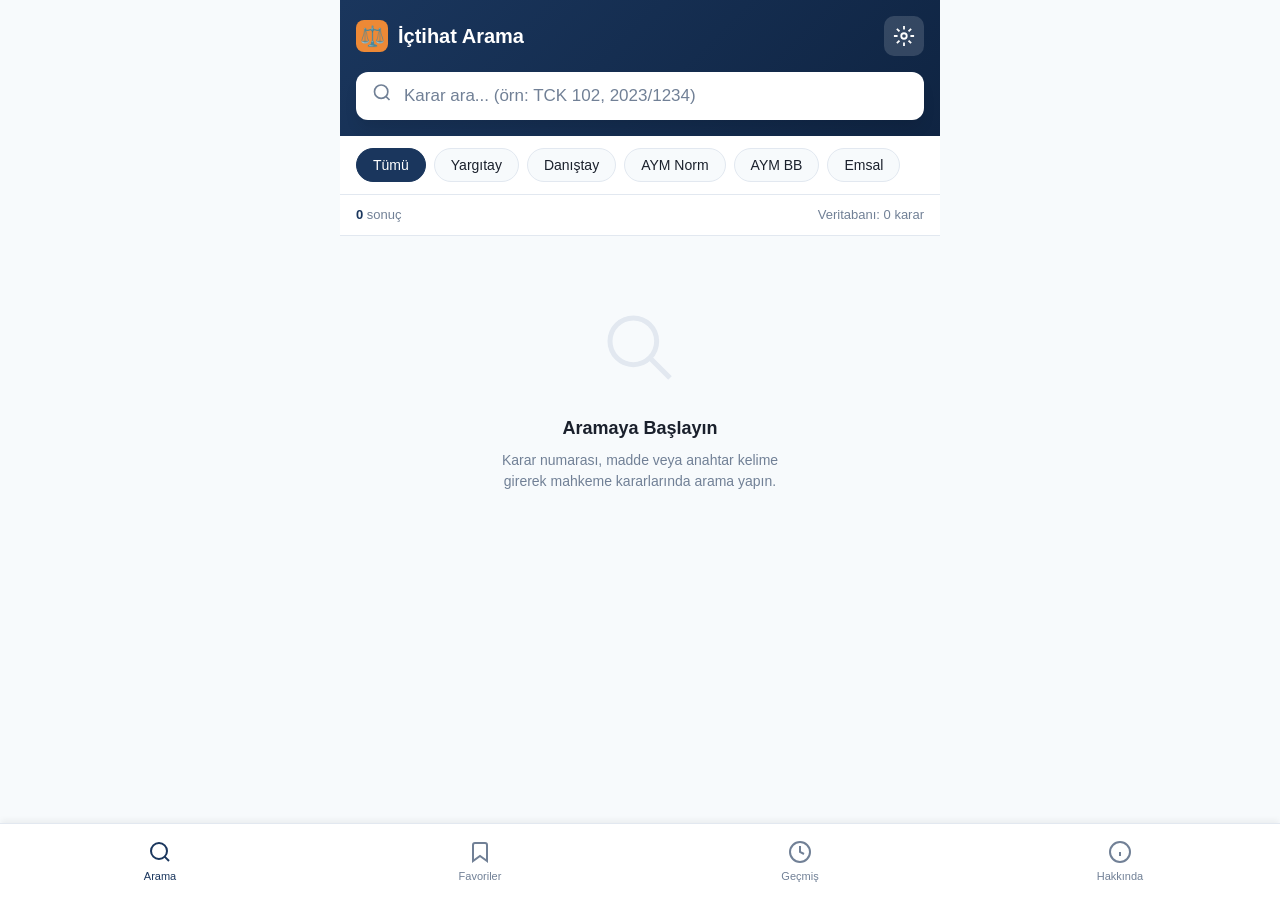
==== ictihat-arama/index.html @ d88eb292 "feat: İçtihat Arama - iPhone PWA arama motoru - 11 Milyon Türk Mahkeme Kararı için arama motoru PWA " ====
<!DOCTYPE html>
<html lang="tr">
<head>
    <meta charset="UTF-8">
    <meta name="viewport" content="width=device-width, initial-scale=1.0, maximum-scale=1.0, user-scalable=no, viewport-fit=cover">
    <meta name="apple-mobile-web-app-capable" content="yes">
    <meta name="apple-mobile-web-app-status-bar-style" content="black-translucent">
    <meta name="apple-mobile-web-app-title" content="İçtihat Ara">
    <meta name="theme-color" content="#1a365d">
    <meta name="description" content="11 Milyon Türk Mahkeme Kararı Arama Motoru - Yargıtay, Danıştay, Anayasa Mahkemesi">
    
    <link rel="manifest" href="manifest.json">
    <link rel="apple-touch-icon" href="icons/icon-192.png">
    
    <title>İçtihat Arama - Türk Mahkeme Kararları</title>
    
    <style>
        :root {
            --primary: #1a365d;
            --primary-light: #2c5282;
            --primary-dark: #0f2442;
            --accent: #ed8936;
            --accent-light: #fbd38d;
            --bg: #f7fafc;
            --card: #ffffff;
            --text: #1a202c;
            --text-muted: #718096;
            --border: #e2e8f0;
            --success: #38a169;
            --danger: #e53e3e;
            --shadow: 0 4px 6px -1px rgba(0,0,0,0.1);
            --shadow-lg: 0 10px 15px -3px rgba(0,0,0,0.1);
            --radius: 12px;
            --safe-top: env(safe-area-inset-top, 0px);
            --safe-bottom: env(safe-area-inset-bottom, 0px);
        }

        * {
            margin: 0;
            padding: 0;
            box-sizing: border-box;
            -webkit-tap-highlight-color: transparent;
        }

        html {
            height: 100%;
        }

        body {
            font-family: -apple-system, BlinkMacSystemFont, 'SF Pro Text', 'Segoe UI', Roboto, Helvetica, Arial, sans-serif;
            background: var(--bg);
            color: var(--text);
            min-height: 100%;
            line-height: 1.5;
            -webkit-font-smoothing: antialiased;
        }

        .app {
            display: flex;
            flex-direction: column;
            min-height: 100vh;
            padding-top: var(--safe-top);
        }

        /* Header */
        .header {
            background: linear-gradient(135deg, var(--primary) 0%, var(--primary-dark) 100%);
            color: white;
            padding: 16px;
            padding-top: calc(16px + var(--safe-top));
            position: sticky;
            top: 0;
            z-index: 100;
        }

        .header-top {
            display: flex;
            justify-content: space-between;
            align-items: center;
            margin-bottom: 16px;
        }

        .logo {
            display: flex;
            align-items: center;
            gap: 10px;
            font-size: 20px;
            font-weight: 700;
        }

        .logo-icon {
            width: 32px;
            height: 32px;
            background: var(--accent);
            border-radius: 8px;
            display: flex;
            align-items: center;
            justify-content: center;
        }

        .header-actions {
            display: flex;
            gap: 8px;
        }

        .icon-btn {
            width: 40px;
            height: 40px;
            border: none;
            background: rgba(255,255,255,0.15);
            color: white;
            border-radius: 10px;
            display: flex;
            align-items: center;
            justify-content: center;
            cursor: pointer;
            transition: background 0.2s;
        }

        .icon-btn:active {
            background: rgba(255,255,255,0.25);
        }

        .icon-btn svg {
            width: 22px;
            height: 22px;
        }

        /* Search Box */
        .search-wrapper {
            position: relative;
        }

        .search-input {
            width: 100%;
            padding: 14px 16px 14px 48px;
            font-size: 17px;
            border: none;
            border-radius: var(--radius);
            background: white;
            color: var(--text);
            box-shadow: var(--shadow-lg);
            outline: none;
            -webkit-appearance: none;
        }

        .search-input::placeholder {
            color: var(--text-muted);
        }

        .search-icon {
            position: absolute;
            left: 16px;
            top: 50%;
            transform: translateY(-50%);
            color: var(--text-muted);
            pointer-events: none;
        }

        .search-icon svg {
            width: 20px;
            height: 20px;
        }

        .clear-btn {
            position: absolute;
            right: 12px;
            top: 50%;
            transform: translateY(-50%);
            width: 28px;
            height: 28px;
            border: none;
            background: var(--text-muted);
            color: white;
            border-radius: 50%;
            font-size: 16px;
            cursor: pointer;
            display: none;
            align-items: center;
            justify-content: center;
        }

        .clear-btn.show {
            display: flex;
        }

        /* Filters */
        .filters {
            display: flex;
            gap: 8px;
            padding: 12px 16px;
            overflow-x: auto;
            -webkit-overflow-scrolling: touch;
            scrollbar-width: none;
            background: white;
            border-bottom: 1px solid var(--border);
        }

        .filters::-webkit-scrollbar {
            display: none;
        }

        .filter-chip {
            flex-shrink: 0;
            padding: 8px 16px;
            background: var(--bg);
            border: 1px solid var(--border);
            border-radius: 20px;
            font-size: 14px;
            font-weight: 500;
            color: var(--text);
            cursor: pointer;
            transition: all 0.2s;
        }

        .filter-chip.active {
            background: var(--primary);
            border-color: var(--primary);
            color: white;
        }

        .filter-chip:active {
            transform: scale(0.95);
        }

        /* Stats Bar */
        .stats-bar {
            display: flex;
            justify-content: space-between;
            align-items: center;
            padding: 10px 16px;
            background: white;
            border-bottom: 1px solid var(--border);
            font-size: 13px;
            color: var(--text-muted);
        }

        .stats-count {
            font-weight: 600;
            color: var(--primary);
        }

        /* Main Content */
        .main {
            flex: 1;
            padding: 12px 16px;
            padding-bottom: calc(80px + var(--safe-bottom));
        }

        /* Result Cards */
        .result-card {
            background: var(--card);
            border-radius: var(--radius);
            padding: 16px;
            margin-bottom: 12px;
            box-shadow: var(--shadow);
            border-left: 4px solid var(--primary);
            cursor: pointer;
            transition: transform 0.2s, box-shadow 0.2s;
        }

        .result-card:active {
            transform: scale(0.98);
        }

        .result-header {
            display: flex;
            justify-content: space-between;
            align-items: flex-start;
            margin-bottom: 8px;
            gap: 8px;
        }

        .result-source {
            font-size: 11px;
            font-weight: 600;
            text-transform: uppercase;
            letter-spacing: 0.5px;
            padding: 4px 8px;
            border-radius: 4px;
            background: var(--primary-light);
            color: white;
        }

        .result-source.yargitay { background: #2b6cb0; }
        .result-source.danistay { background: #38a169; }
        .result-source.aym_norm { background: #d69e2e; }
        .result-source.aym_bb { background: #dd6b20; }
        .result-source.emsal { background: #805ad5; }

        .result-date {
            font-size: 12px;
            color: var(--text-muted);
        }

        .result-title {
            font-size: 15px;
            font-weight: 600;
            margin-bottom: 6px;
            line-height: 1.4;
        }

        .result-meta {
            font-size: 13px;
            color: var(--text-muted);
            margin-bottom: 8px;
        }

        .result-preview {
            font-size: 14px;
            color: var(--text-muted);
            line-height: 1.5;
            display: -webkit-box;
            -webkit-line-clamp: 3;
            -webkit-box-orient: vertical;
            overflow: hidden;
        }

        .result-preview mark {
            background: var(--accent-light);
            color: var(--text);
            padding: 0 2px;
            border-radius: 2px;
        }

        /* Empty State */
        .empty-state {
            text-align: center;
            padding: 60px 20px;
        }

        .empty-icon {
            width: 80px;
            height: 80px;
            margin: 0 auto 20px;
            color: var(--border);
        }

        .empty-title {
            font-size: 18px;
            font-weight: 600;
            margin-bottom: 8px;
        }

        .empty-text {
            font-size: 14px;
            color: var(--text-muted);
            max-width: 280px;
            margin: 0 auto;
        }

        /* Loading */
        .loading {
            display: flex;
            flex-direction: column;
            align-items: center;
            justify-content: center;
            padding: 60px 20px;
            gap: 16px;
        }

        .spinner {
            width: 40px;
            height: 40px;
            border: 4px solid var(--border);
            border-top-color: var(--primary);
            border-radius: 50%;
            animation: spin 0.8s linear infinite;
        }

        @keyframes spin {
            to { transform: rotate(360deg); }
        }

        .loading-text {
            font-size: 14px;
            color: var(--text-muted);
        }

        /* Bottom Nav */
        .bottom-nav {
            position: fixed;
            bottom: 0;
            left: 0;
            right: 0;
            background: var(--card);
            border-top: 1px solid var(--border);
            display: flex;
            padding: 8px 0;
            padding-bottom: calc(8px + var(--safe-bottom));
            box-shadow: 0 -4px 6px -1px rgba(0,0,0,0.05);
            z-index: 100;
        }

        .nav-item {
            flex: 1;
            display: flex;
            flex-direction: column;
            align-items: center;
            gap: 4px;
            padding: 8px;
            text-decoration: none;
            color: var(--text-muted);
            font-size: 11px;
            font-weight: 500;
        }

        .nav-item.active {
            color: var(--primary);
        }

        .nav-item svg {
            width: 24px;
            height: 24px;
        }

        /* Modal Overlay */
        .modal-overlay {
            position: fixed;
            inset: 0;
            background: rgba(0,0,0,0.5);
            z-index: 200;
            opacity: 0;
            visibility: hidden;
            transition: all 0.3s;
        }

        .modal-overlay.show {
            opacity: 1;
            visibility: visible;
        }

        /* Detail Modal */
        .detail-modal {
            position: fixed;
            bottom: 0;
            left: 0;
            right: 0;
            max-height: 92vh;
            background: var(--card);
            border-radius: 20px 20px 0 0;
            z-index: 201;
            transform: translateY(100%);
            transition: transform 0.3s ease-out;
            display: flex;
            flex-direction: column;
        }

        .detail-modal.show {
            transform: translateY(0);
        }

        .modal-handle {
            width: 40px;
            height: 5px;
            background: var(--border);
            border-radius: 3px;
            margin: 12px auto;
        }

        .modal-header {
            padding: 0 20px 16px;
            border-bottom: 1px solid var(--border);
        }

        .modal-source {
            display: inline-block;
            font-size: 12px;
            font-weight: 600;
            text-transform: uppercase;
            padding: 4px 10px;
            border-radius: 4px;
            background: var(--primary);
            color: white;
            margin-bottom: 8px;
        }

        .modal-title {
            font-size: 18px;
            font-weight: 700;
            margin-bottom: 8px;
            line-height: 1.4;
        }

        .modal-meta {
            display: flex;
            flex-wrap: wrap;
            gap: 12px;
            font-size: 13px;
            color: var(--text-muted);
        }

        .modal-body {
            flex: 1;
            overflow-y: auto;
            padding: 20px;
            -webkit-overflow-scrolling: touch;
        }

        .modal-content {
            font-size: 15px;
            line-height: 1.8;
            white-space: pre-wrap;
            word-break: break-word;
        }

        .modal-footer {
            padding: 16px 20px;
            padding-bottom: calc(16px + var(--safe-bottom));
            display: flex;
            gap: 12px;
            border-top: 1px solid var(--border);
        }

        .modal-btn {
            flex: 1;
            padding: 14px;
            border: none;
            border-radius: 10px;
            font-size: 16px;
            font-weight: 600;
            cursor: pointer;
        }

        .modal-btn-primary {
            background: var(--primary);
            color: white;
        }

        .modal-btn-secondary {
            background: var(--bg);
            color: var(--text);
        }

        .modal-btn:active {
            opacity: 0.8;
        }

        /* Settings Modal */
        .settings-modal {
            position: fixed;
            top: 50%;
            left: 50%;
            transform: translate(-50%, -50%) scale(0.9);
            width: calc(100% - 40px);
            max-width: 400px;
            max-height: 80vh;
            background: var(--card);
            border-radius: var(--radius);
            z-index: 201;
            opacity: 0;
            visibility: hidden;
            transition: all 0.3s;
            overflow: hidden;
        }

        .settings-modal.show {
            opacity: 1;
            visibility: visible;
            transform: translate(-50%, -50%) scale(1);
        }

        .settings-header {
            padding: 20px;
            border-bottom: 1px solid var(--border);
            display: flex;
            justify-content: space-between;
            align-items: center;
        }

        .settings-title {
            font-size: 18px;
            font-weight: 600;
        }

        .settings-close {
            width: 32px;
            height: 32px;
            border: none;
            background: var(--bg);
            border-radius: 50%;
            font-size: 18px;
            cursor: pointer;
            display: flex;
            align-items: center;
            justify-content: center;
        }

        .settings-body {
            padding: 20px;
            overflow-y: auto;
            max-height: 60vh;
        }

        .settings-section {
            margin-bottom: 24px;
        }

        .settings-section:last-child {
            margin-bottom: 0;
        }

        .settings-label {
            font-size: 14px;
            font-weight: 600;
            margin-bottom: 12px;
            color: var(--text);
        }

        .settings-input {
            width: 100%;
            padding: 12px;
            border: 1px solid var(--border);
            border-radius: 8px;
            font-size: 15px;
            margin-bottom: 12px;
        }

        .settings-btn {
            width: 100%;
            padding: 14px;
            border: none;
            border-radius: 8px;
            font-size: 15px;
            font-weight: 600;
            cursor: pointer;
            margin-bottom: 8px;
        }

        .settings-btn-primary {
            background: var(--primary);
            color: white;
        }

        .settings-btn-danger {
            background: var(--danger);
            color: white;
        }

        .settings-btn-secondary {
            background: var(--bg);
            color: var(--text);
        }

        .settings-info {
            font-size: 13px;
            color: var(--text-muted);
            padding: 12px;
            background: var(--bg);
            border-radius: 8px;
        }

        /* Toast */
        .toast {
            position: fixed;
            bottom: 100px;
            left: 50%;
            transform: translateX(-50%) translateY(20px);
            background: var(--text);
            color: white;
            padding: 12px 24px;
            border-radius: 10px;
            font-size: 14px;
            font-weight: 500;
            z-index: 300;
            opacity: 0;
            visibility: hidden;
            transition: all 0.3s;
        }

        .toast.show {
            opacity: 1;
            visibility: visible;
            transform: translateX(-50%) translateY(0);
        }

        .toast.success {
            background: var(--success);
        }

        .toast.error {
            background: var(--danger);
        }

        /* Responsive */
        @media (min-width: 768px) {
            .app {
                max-width: 600px;
                margin: 0 auto;
            }
        }
    </style>
</head>
<body>
    <div class="app">
        <!-- Header -->
        <header class="header">
            <div class="header-top">
                <div class="logo">
                    <div class="logo-icon">⚖️</div>
                    İçtihat Arama
                </div>
                <div class="header-actions">
                    <button class="icon-btn" id="settingsBtn" aria-label="Ayarlar">
                        <svg viewBox="0 0 24 24" fill="none" stroke="currentColor" stroke-width="2">
                            <circle cx="12" cy="12" r="3"/>
                            <path d="M12 1v4M12 19v4M4.22 4.22l2.83 2.83M16.95 16.95l2.83 2.83M1 12h4M19 12h4M4.22 19.78l2.83-2.83M16.95 7.05l2.83-2.83"/>
                        </svg>
                    </button>
                </div>
            </div>
            <div class="search-wrapper">
                <span class="search-icon">
                    <svg viewBox="0 0 24 24" fill="none" stroke="currentColor" stroke-width="2">
                        <circle cx="11" cy="11" r="8"/>
                        <path d="M21 21l-4.35-4.35"/>
                    </svg>
                </span>
                <input type="search" 
                       id="searchInput" 
                       class="search-input" 
                       placeholder="Karar ara... (örn: TCK 102, 2023/1234)"
                       autocomplete="off"
                       autocorrect="off"
                       autocapitalize="off"
                       spellcheck="false">
                <button class="clear-btn" id="clearBtn">×</button>
            </div>
        </header>

        <!-- Filters -->
        <div class="filters" id="filters">
            <button class="filter-chip active" data-source="all">Tümü</button>
            <button class="filter-chip" data-source="yargitay">Yargıtay</button>
            <button class="filter-chip" data-source="danistay">Danıştay</button>
            <button class="filter-chip" data-source="aym_norm">AYM Norm</button>
            <button class="filter-chip" data-source="aym_bb">AYM BB</button>
            <button class="filter-chip" data-source="emsal">Emsal</button>
        </div>

        <!-- Stats -->
        <div class="stats-bar">
            <span><span class="stats-count" id="resultCount">0</span> sonuç</span>
            <span id="dbStats">Yükleniyor...</span>
        </div>

        <!-- Main Content -->
        <main class="main" id="mainContent">
            <div class="loading" id="loadingState">
                <div class="spinner"></div>
                <span class="loading-text">Veriler yükleniyor...</span>
            </div>

            <div class="empty-state" id="emptyState" style="display: none;">
                <svg class="empty-icon" viewBox="0 0 24 24" fill="none" stroke="currentColor" stroke-width="1.5">
                    <path d="M21 21l-6-6m2-5a7 7 0 11-14 0 7 7 0 0114 0z"/>
                </svg>
                <h3 class="empty-title">Aramaya Başlayın</h3>
                <p class="empty-text">Karar numarası, madde veya anahtar kelime girerek mahkeme kararlarında arama yapın.</p>
            </div>

            <div id="resultsContainer"></div>
        </main>

        <!-- Bottom Navigation -->
        <nav class="bottom-nav">
            <a href="#" class="nav-item active" data-page="search">
                <svg viewBox="0 0 24 24" fill="none" stroke="currentColor" stroke-width="2">
                    <circle cx="11" cy="11" r="8"/>
                    <path d="M21 21l-4.35-4.35"/>
                </svg>
                Arama
            </a>
            <a href="#" class="nav-item" data-page="favorites">
                <svg viewBox="0 0 24 24" fill="none" stroke="currentColor" stroke-width="2">
                    <path d="M19 21l-7-5-7 5V5a2 2 0 012-2h10a2 2 0 012 2z"/>
                </svg>
                Favoriler
            </a>
            <a href="#" class="nav-item" data-page="history">
                <svg viewBox="0 0 24 24" fill="none" stroke="currentColor" stroke-width="2">
                    <circle cx="12" cy="12" r="10"/>
                    <polyline points="12 6 12 12 16 14"/>
                </svg>
                Geçmiş
            </a>
            <a href="#" class="nav-item" data-page="info">
                <svg viewBox="0 0 24 24" fill="none" stroke="currentColor" stroke-width="2">
                    <circle cx="12" cy="12" r="10"/>
                    <path d="M12 16v-4M12 8h.01"/>
                </svg>
                Hakkında
            </a>
        </nav>
    </div>

    <!-- Modal Overlay -->
    <div class="modal-overlay" id="modalOverlay"></div>

    <!-- Detail Modal -->
    <div class="detail-modal" id="detailModal">
        <div class="modal-handle"></div>
        <div class="modal-header">
            <span class="modal-source" id="modalSource">Kaynak</span>
            <h2 class="modal-title" id="modalTitle">Karar Başlığı</h2>
            <div class="modal-meta" id="modalMeta"></div>
        </div>
        <div class="modal-body">
            <div class="modal-content" id="modalContent"></div>
        </div>
        <div class="modal-footer">
            <button class="modal-btn modal-btn-secondary" id="copyBtn">📋 Kopyala</button>
            <button class="modal-btn modal-btn-primary" id="favBtn">⭐ Favorilere Ekle</button>
        </div>
    </div>

    <!-- Settings Modal -->
    <div class="settings-modal" id="settingsModal">
        <div class="settings-header">
            <h3 class="settings-title">⚙️ Ayarlar</h3>
            <button class="settings-close" id="settingsClose">×</button>
        </div>
        <div class="settings-body">
            <div class="settings-section">
                <div class="settings-label">📊 Veritabanı Durumu</div>
                <div class="settings-info" id="dbInfo">
                    Yükleniyor...
                </div>
            </div>
            <div class="settings-section">
                <div class="settings-label">📥 Veri Yükle</div>
                <input type="file" id="fileInput" accept=".json" style="display:none">
                <button class="settings-btn settings-btn-secondary" id="loadFileBtn">📁 JSON Dosyası Seç</button>
                <button class="settings-btn settings-btn-primary" id="loadSampleBtn">🌐 Örnek Veri İndir</button>
            </div>
            <div class="settings-section">
                <div class="settings-label">🗑️ Veri Yönetimi</div>
                <button class="settings-btn settings-btn-danger" id="clearDbBtn">Tüm Verileri Sil</button>
            </div>
            <div class="settings-section">
                <div class="settings-label">ℹ️ Hakkında</div>
                <div class="settings-info">
                    <strong>İçtihat Arama v1.0</strong><br>
                    11 Milyon Türk Mahkeme Kararı<br>
                    Veri Kaynağı: HuggingFace<br>
                    hamzabagirsakci/turkish-court-decisions
                </div>
            </div>
        </div>
    </div>

    <!-- Toast -->
    <div class="toast" id="toast"></div>

    <script src="app.js"></script>
</body>
</html>
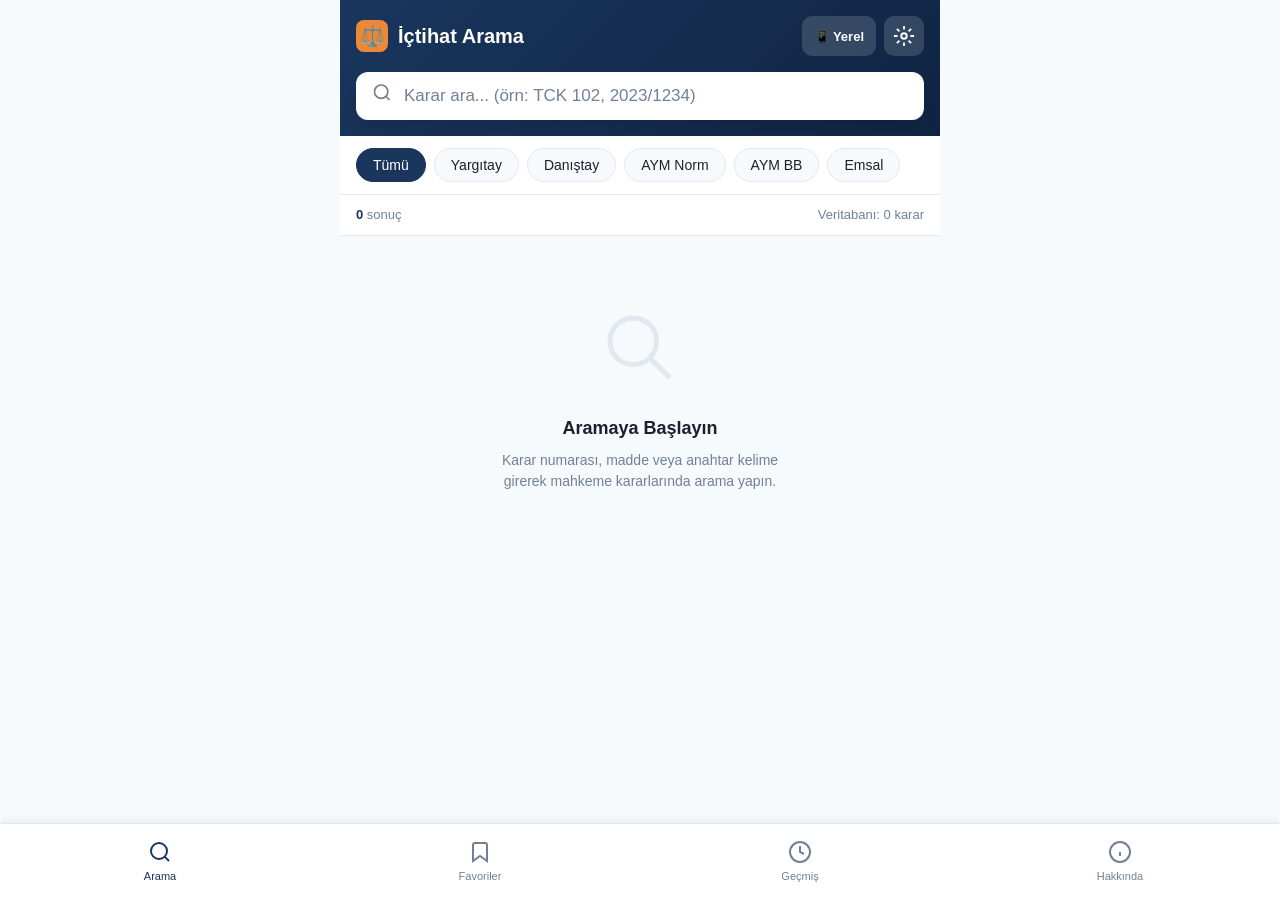
==== commit bb034899: "feat: add online search mode (HuggingFace API) - Toggle between local (800 records) and online (11M " ====
--- a/ictihat-arama/index.html
+++ b/ictihat-arama/index.html
@@ -126,6 +126,26 @@
             height: 22px;
         }
 
+        .mode-btn {
+            padding: 8px 12px;
+            border: none;
+            background: rgba(255,255,255,0.15);
+            color: white;
+            border-radius: 10px;
+            font-size: 13px;
+            font-weight: 600;
+            cursor: pointer;
+            transition: all 0.2s;
+        }
+
+        .mode-btn.online {
+            background: var(--accent);
+        }
+
+        .mode-btn:active {
+            transform: scale(0.95);
+        }
+
         /* Search Box */
         .search-wrapper {
             position: relative;
@@ -701,6 +721,7 @@
                     İçtihat Arama
                 </div>
                 <div class="header-actions">
+                    <button class="mode-btn" id="searchModeBtn" onclick="toggleSearchMode()">📱 Yerel</button>
                     <button class="icon-btn" id="settingsBtn" aria-label="Ayarlar">
                         <svg viewBox="0 0 24 24" fill="none" stroke="currentColor" stroke-width="2">
                             <circle cx="12" cy="12" r="3"/>
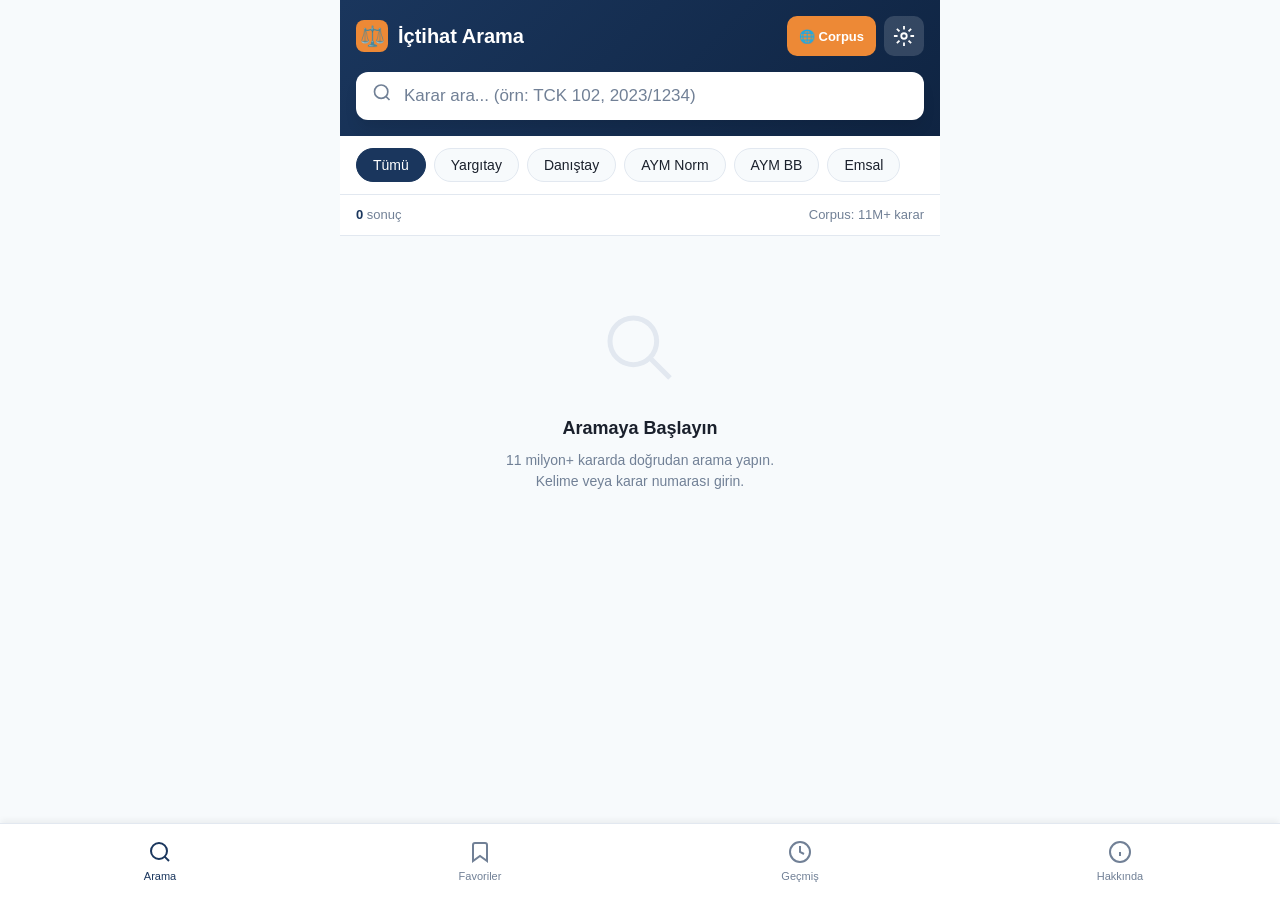
==== commit da328aa5: "Enable direct corpus search (11M+ decisions) - Default to online/corpus mode - Search across multipl" ====
--- a/ictihat-arama/index.html
+++ b/ictihat-arama/index.html
@@ -721,7 +721,7 @@
                     İçtihat Arama
                 </div>
                 <div class="header-actions">
-                    <button class="mode-btn" id="searchModeBtn" onclick="toggleSearchMode()">📱 Yerel</button>
+                    <button class="mode-btn online" id="searchModeBtn" onclick="toggleSearchMode()">🌐 Corpus</button>
                     <button class="icon-btn" id="settingsBtn" aria-label="Ayarlar">
                         <svg viewBox="0 0 24 24" fill="none" stroke="currentColor" stroke-width="2">
                             <circle cx="12" cy="12" r="3"/>
@@ -762,7 +762,7 @@
         <!-- Stats -->
         <div class="stats-bar">
             <span><span class="stats-count" id="resultCount">0</span> sonuç</span>
-            <span id="dbStats">Yükleniyor...</span>
+            <span id="dbStats">Corpus: 11M+ karar</span>
         </div>
 
         <!-- Main Content -->
@@ -777,7 +777,7 @@
                     <path d="M21 21l-6-6m2-5a7 7 0 11-14 0 7 7 0 0114 0z"/>
                 </svg>
                 <h3 class="empty-title">Aramaya Başlayın</h3>
-                <p class="empty-text">Karar numarası, madde veya anahtar kelime girerek mahkeme kararlarında arama yapın.</p>
+                <p class="empty-text">11 milyon+ kararda doğrudan arama yapın. Kelime veya karar numarası girin.</p>
             </div>
 
             <div id="resultsContainer"></div>
